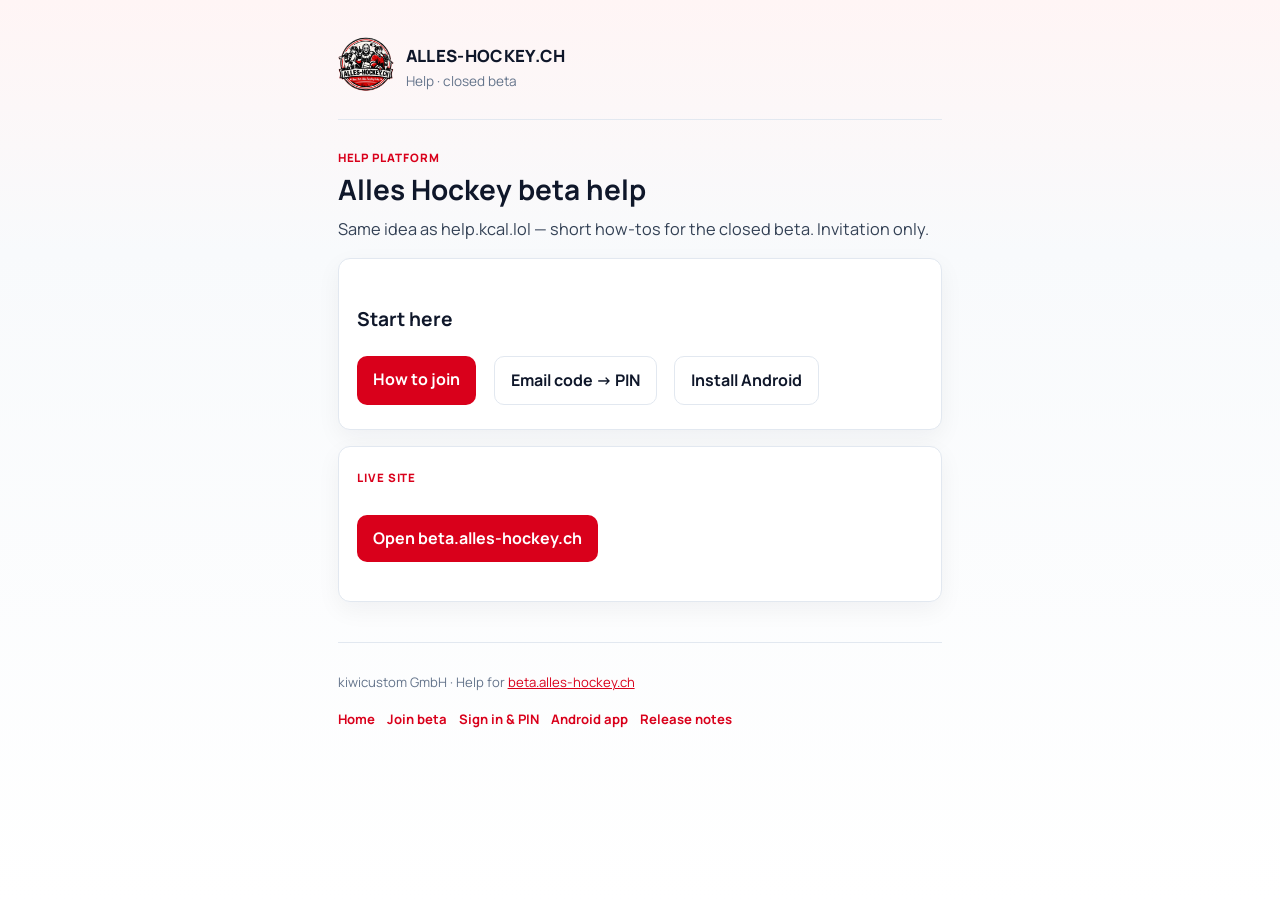
==== index.html @ 779bef61 "chore(help): initial Alles Hockey help-site" ====
<!DOCTYPE html>
<html lang="en">
<head>
  <meta charset="utf-8" />
  <meta name="viewport" content="width=device-width, initial-scale=1" />
  <title>Help — Alles Hockey Help</title>
  <meta name="description" content="Alles Hockey beta help: invite, PIN, and app install." />
  <link rel="canonical" href="https://help.alles-hockey.ch/index.html" />
  <meta name="theme-color" content="#d9001b" />
  <link rel="icon" href="/assets/brand/alles-hockey-64.png" />
  <link rel="preconnect" href="https://fonts.googleapis.com" />
  <link rel="preconnect" href="https://fonts.gstatic.com" crossorigin />
  <link href="https://fonts.googleapis.com/css2?family=Manrope:wght@500;700;800&display=swap" rel="stylesheet" />
  <link rel="stylesheet" href="/css/site.css" />
</head>
<body>
  <div class="wrap">
    <header class="site-header">
      <a href="/"><img src="/assets/brand/alles-hockey-192.png" alt="" width="56" height="56" /></a>
      <div>
        <div class="site-header__brand">ALLES-HOCKEY.CH</div>
        <p class="site-header__sub">Help · closed beta</p>
      </div>
    </header>
    <main>

      <p class="kicker">Help platform</p>
      <h1>Alles Hockey beta help</h1>
      <p class="lead">Same idea as help.kcal.lol — short how-tos for the closed beta. Invitation only.</p>
      <div class="card">
        <h2>Start here</h2>
        <p class="nav-links">
          <a class="btn" href="/help/join.html">How to join</a>
          <a class="btn btn--ghost" href="/help/sign-in.html">Email code → PIN</a>
          <a class="btn btn--ghost" href="/help/install-android.html">Install Android</a>
        </p>
      </div>
      <div class="card">
        <p class="kicker">Live site</p>
        <p><a class="btn" href="https://beta.alles-hockey.ch">Open beta.alles-hockey.ch</a></p>
      </div>

    </main>
    <footer class="site-footer">
      <p>kiwicustom GmbH · Help for <a href="https://beta.alles-hockey.ch">beta.alles-hockey.ch</a></p>
      <p class="nav-links">
        <a href="/">Home</a>
        <a href="/help/join.html">Join beta</a>
        <a href="/help/sign-in.html">Sign in &amp; PIN</a>
        <a href="/help/install-android.html">Android app</a>
        <a href="/docs/release-notes.html">Release notes</a>
      </p>
    </footer>
  </div>
</body>
</html>
---- css/site.css ----
:root {
  --ah-red: #d9001b;
  --ah-ink: #0f172a;
  --ah-muted: #64748b;
  --ah-paper: #ffffff;
  --ah-bg: #f8fafc;
  --ah-border: #e2e8f0;
  --font: "Manrope", system-ui, -apple-system, sans-serif;
  --max: 40rem;
  --radius: 12px;
}
* { box-sizing: border-box; }
html { scroll-behavior: smooth; }
body {
  margin: 0;
  font-family: var(--font);
  color: var(--ah-ink);
  background: linear-gradient(180deg, #fff5f5 0%, var(--ah-bg) 28%, #fff 100%);
  line-height: 1.55;
  min-height: 100vh;
}
a { color: var(--ah-red); }
.wrap { max-width: var(--max); margin: 0 auto; padding: 1.25rem 1.1rem 3rem; }
.site-header {
  display: flex; align-items: center; gap: 0.75rem;
  padding: 1rem 0 1.25rem; border-bottom: 1px solid var(--ah-border);
  margin-bottom: 1.5rem;
}
.site-header img { width: 56px; height: 56px; border-radius: 12px; }
.site-header__brand { font-weight: 800; letter-spacing: 0.02em; font-size: 1.05rem; }
.site-header__sub { color: var(--ah-muted); font-size: 0.85rem; margin: 0.15rem 0 0; }
.kicker {
  display: inline-block; font-size: 0.72rem; font-weight: 800;
  letter-spacing: 0.08em; text-transform: uppercase; color: var(--ah-red); margin: 0 0 0.4rem;
}
h1 { font-size: 1.75rem; line-height: 1.2; margin: 0 0 0.65rem; }
h2 { font-size: 1.2rem; margin: 1.75rem 0 0.5rem; }
.lead { color: #334155; font-size: 1.02rem; margin: 0 0 1rem; }
.card {
  background: var(--ah-paper); border: 1px solid var(--ah-border);
  border-radius: var(--radius); padding: 1.1rem 1.15rem; margin: 0 0 1rem;
  box-shadow: 0 8px 24px rgb(15 23 42 / 0.05);
}
.steps { list-style: none; padding: 0; margin: 0.75rem 0 0; }
.steps li {
  display: grid; grid-template-columns: 1.75rem 1fr; gap: 0.65rem;
  align-items: start; margin: 0 0 0.75rem;
}
.steps .num {
  width: 1.75rem; height: 1.75rem; border-radius: 999px;
  background: var(--ah-red); color: #fff; font-weight: 800; font-size: 0.85rem;
  display: grid; place-items: center;
}
.btn {
  display: inline-block; background: var(--ah-red); color: #fff !important;
  text-decoration: none; font-weight: 700; padding: 0.7rem 1rem;
  border-radius: 10px; margin: 0.35rem 0.35rem 0.35rem 0;
}
.btn--ghost {
  background: #fff; color: var(--ah-ink) !important;
  border: 1px solid var(--ah-border);
}
.note { font-size: 0.9rem; color: var(--ah-muted); margin: 0.75rem 0 0; }
.nav-links { display: flex; flex-wrap: wrap; gap: 0.75rem; margin: 1rem 0 0; }
.nav-links a { font-weight: 700; text-decoration: none; }
.site-footer {
  margin-top: 2.5rem; padding-top: 1rem; border-top: 1px solid var(--ah-border);
  font-size: 0.82rem; color: var(--ah-muted);
}
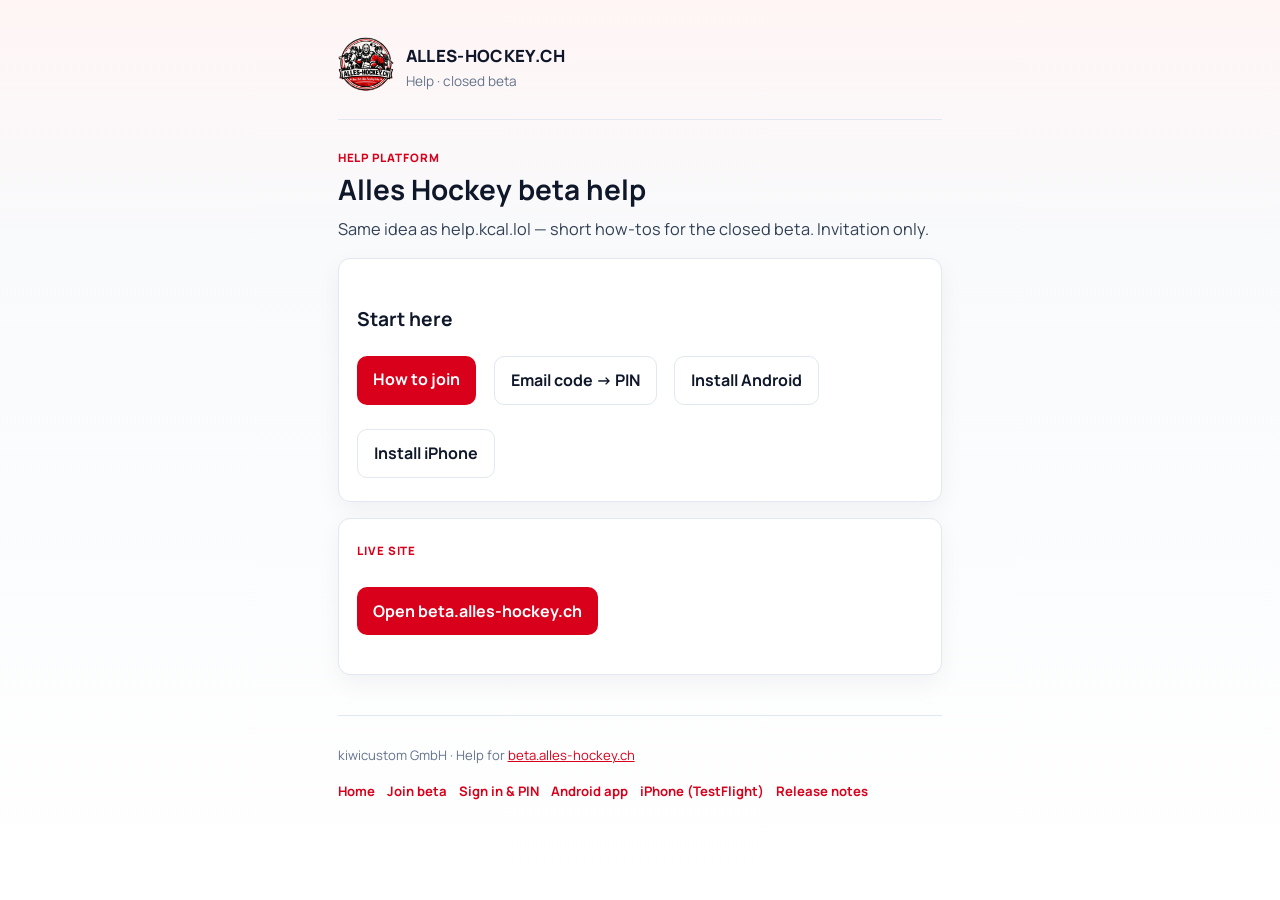
==== commit 05715109: "chore(help): publish Alles Hockey help-site" ====
--- a/index.html
+++ b/index.html
@@ -33,6 +33,7 @@
           <a class="btn" href="/help/join.html">How to join</a>
           <a class="btn btn--ghost" href="/help/sign-in.html">Email code → PIN</a>
           <a class="btn btn--ghost" href="/help/install-android.html">Install Android</a>
+          <a class="btn btn--ghost" href="/help/install-ios.html">Install iPhone</a>
         </p>
       </div>
       <div class="card">
@@ -48,6 +49,7 @@
         <a href="/help/join.html">Join beta</a>
         <a href="/help/sign-in.html">Sign in &amp; PIN</a>
         <a href="/help/install-android.html">Android app</a>
+        <a href="/help/install-ios.html">iPhone (TestFlight)</a>
         <a href="/docs/release-notes.html">Release notes</a>
       </p>
     </footer>
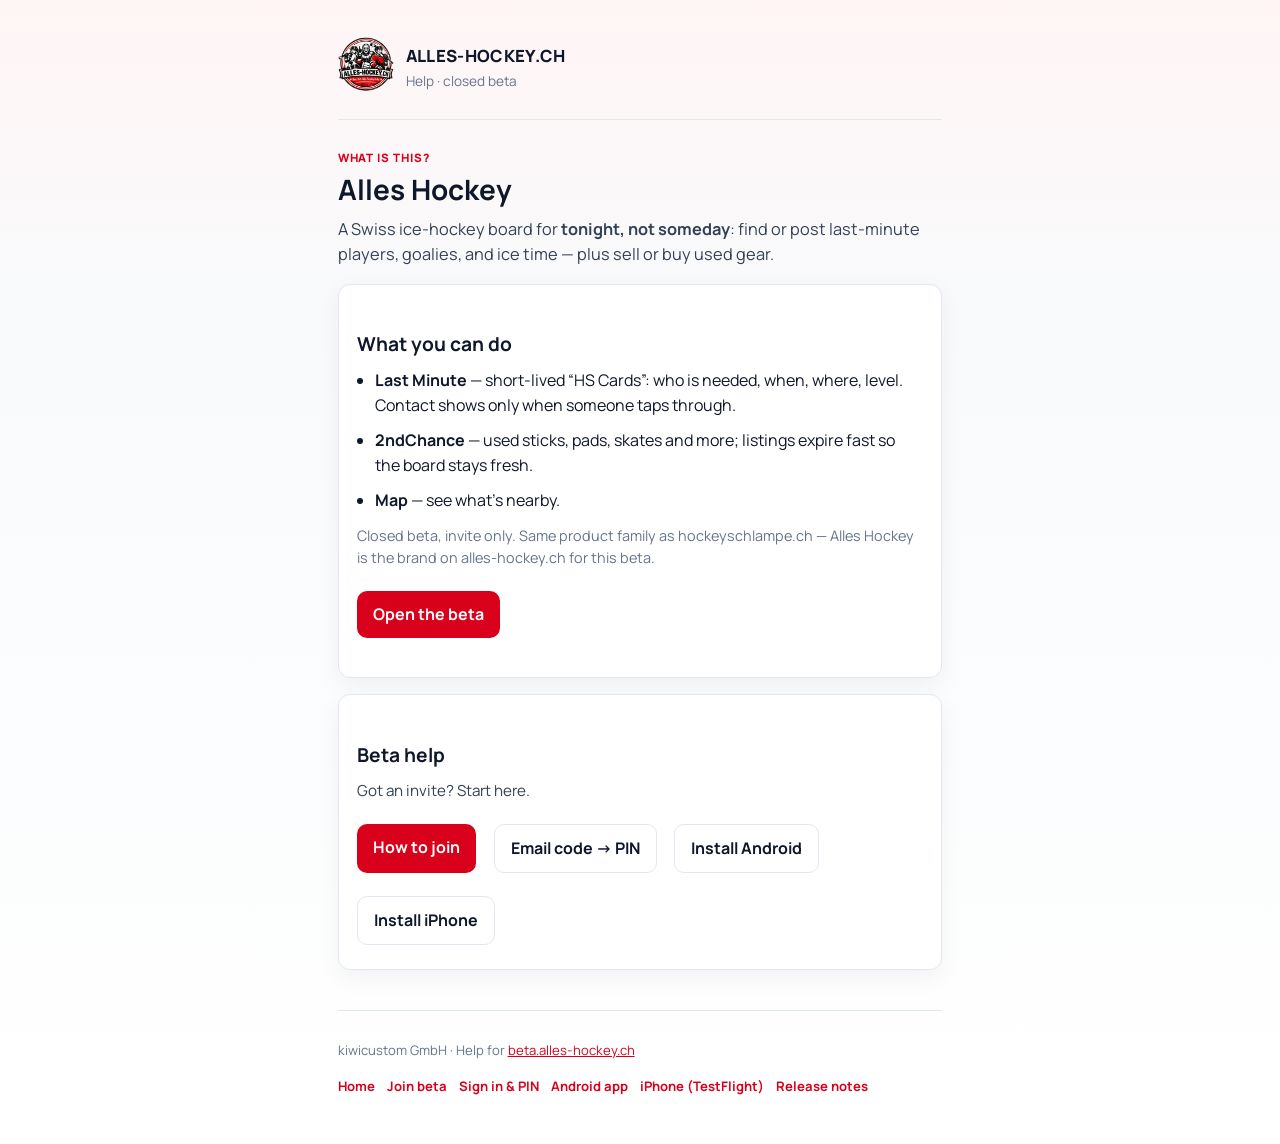
==== commit 279c2430: "chore(help): publish Alles Hockey help-site" ====
--- a/index.html
+++ b/index.html
@@ -3,9 +3,9 @@
 <head>
   <meta charset="utf-8" />
   <meta name="viewport" content="width=device-width, initial-scale=1" />
-  <title>Help — Alles Hockey Help</title>
-  <meta name="description" content="Alles Hockey beta help: invite, PIN, and app install." />
-  <link rel="canonical" href="https://help.alles-hockey.ch/index.html" />
+  <title>Help — Alles Hockey</title>
+  <meta name="description" content="What Alles Hockey is, and how to join the closed beta (invite, PIN, Android, iPhone)." />
+  <link rel="canonical" href="https://help.alles-hockey.ch/" />
   <meta name="theme-color" content="#d9001b" />
   <link rel="icon" href="/assets/brand/alles-hockey-64.png" />
   <link rel="preconnect" href="https://fonts.googleapis.com" />
@@ -24,21 +24,34 @@
     </header>
     <main>
 
-      <p class="kicker">Help platform</p>
-      <h1>Alles Hockey beta help</h1>
-      <p class="lead">Same idea as help.kcal.lol — short how-tos for the closed beta. Invitation only.</p>
+      <p class="kicker">What is this?</p>
+      <h1>Alles Hockey</h1>
+      <p class="lead">
+        A Swiss ice-hockey board for <strong>tonight, not someday</strong>: find or post last-minute players, goalies, and ice time — plus sell or buy used gear.
+      </p>
+
       <div class="card">
-        <h2>Start here</h2>
+        <h2>What you can do</h2>
+        <ul class="plain-list">
+          <li><strong>Last Minute</strong> — short-lived “HS Cards”: who is needed, when, where, level. Contact shows only when someone taps through.</li>
+          <li><strong>2ndChance</strong> — used sticks, pads, skates and more; listings expire fast so the board stays fresh.</li>
+          <li><strong>Map</strong> — see what’s nearby.</li>
+        </ul>
+        <p class="note">
+          Closed beta, invite only. Same product family as hockeyschlampe.ch — Alles Hockey is the brand on alles-hockey.ch for this beta.
+        </p>
+        <p><a class="btn" href="https://beta.alles-hockey.ch">Open the beta</a></p>
+      </div>
+
+      <div class="card">
+        <h2>Beta help</h2>
+        <p class="lead" style="margin-bottom:0.5rem;font-size:0.95rem">Got an invite? Start here.</p>
         <p class="nav-links">
           <a class="btn" href="/help/join.html">How to join</a>
           <a class="btn btn--ghost" href="/help/sign-in.html">Email code → PIN</a>
           <a class="btn btn--ghost" href="/help/install-android.html">Install Android</a>
           <a class="btn btn--ghost" href="/help/install-ios.html">Install iPhone</a>
         </p>
-      </div>
-      <div class="card">
-        <p class="kicker">Live site</p>
-        <p><a class="btn" href="https://beta.alles-hockey.ch">Open beta.alles-hockey.ch</a></p>
       </div>
 
     </main>
--- a/css/site.css
+++ b/css/site.css
@@ -61,6 +61,11 @@
   border: 1px solid var(--ah-border);
 }
 .note { font-size: 0.9rem; color: var(--ah-muted); margin: 0.75rem 0 0; }
+.plain-list {
+  margin: 0.5rem 0 0;
+  padding: 0 0 0 1.15rem;
+}
+.plain-list li { margin: 0 0 0.65rem; }
 .nav-links { display: flex; flex-wrap: wrap; gap: 0.75rem; margin: 1rem 0 0; }
 .nav-links a { font-weight: 700; text-decoration: none; }
 .site-footer {
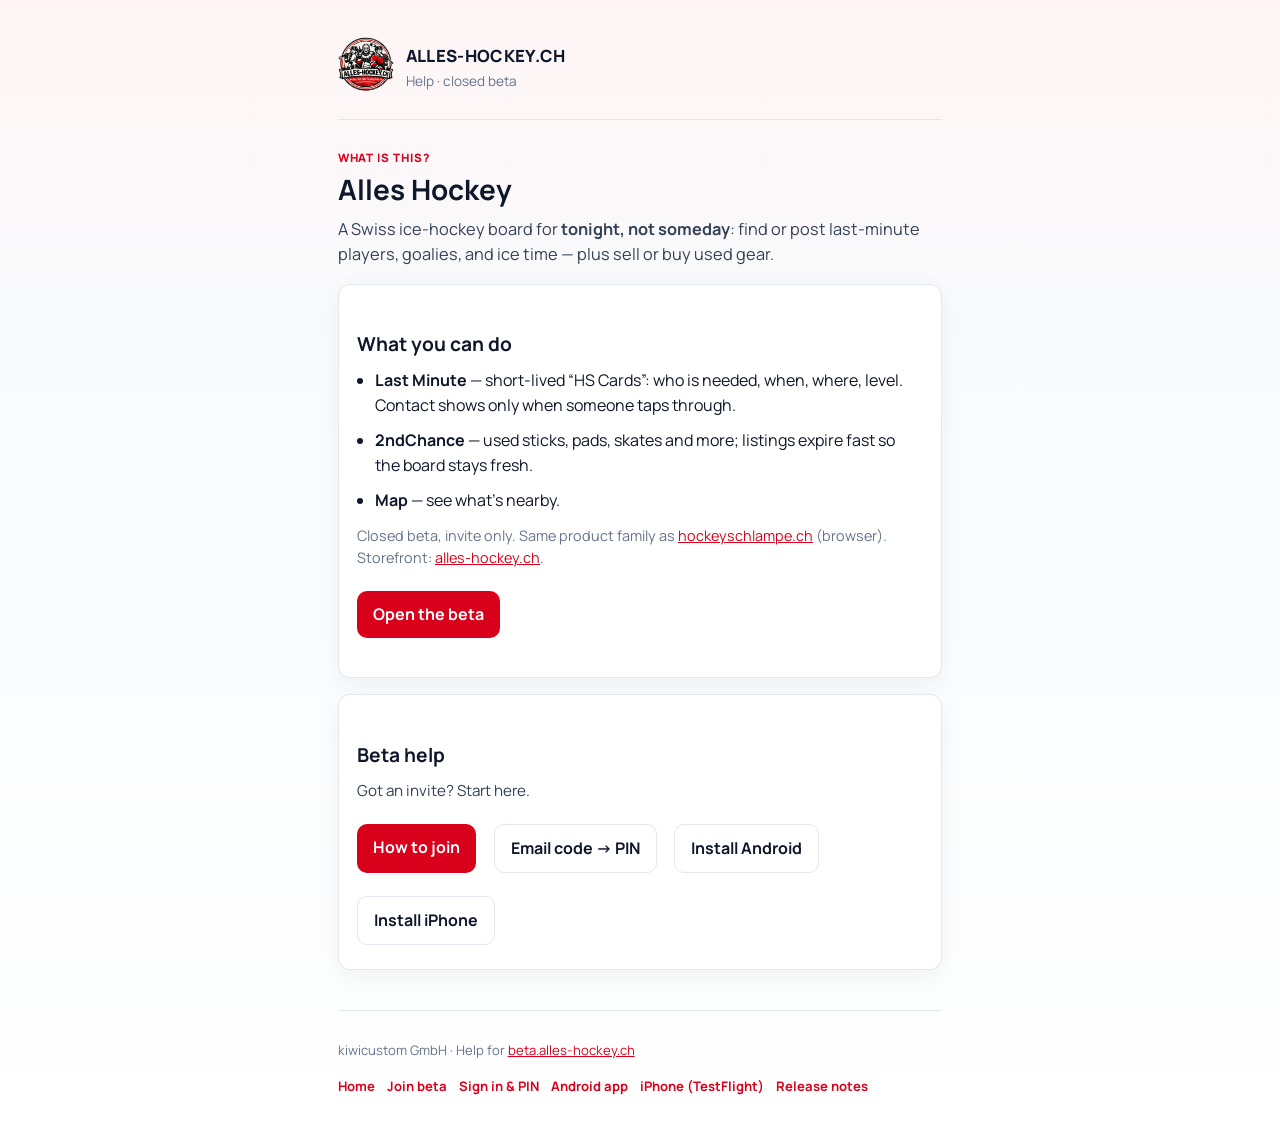
==== commit 5843199b: "chore(help): publish Alles Hockey help-site" ====
--- a/index.html
+++ b/index.html
@@ -38,7 +38,9 @@
           <li><strong>Map</strong> — see what’s nearby.</li>
         </ul>
         <p class="note">
-          Closed beta, invite only. Same product family as hockeyschlampe.ch — Alles Hockey is the brand on alles-hockey.ch for this beta.
+          Closed beta, invite only. Same product family as
+          <a href="https://hockeyschlampe.ch/">hockeyschlampe.ch</a> (browser).
+          Storefront: <a href="https://alles-hockey.ch/">alles-hockey.ch</a>.
         </p>
         <p><a class="btn" href="https://beta.alles-hockey.ch">Open the beta</a></p>
       </div>
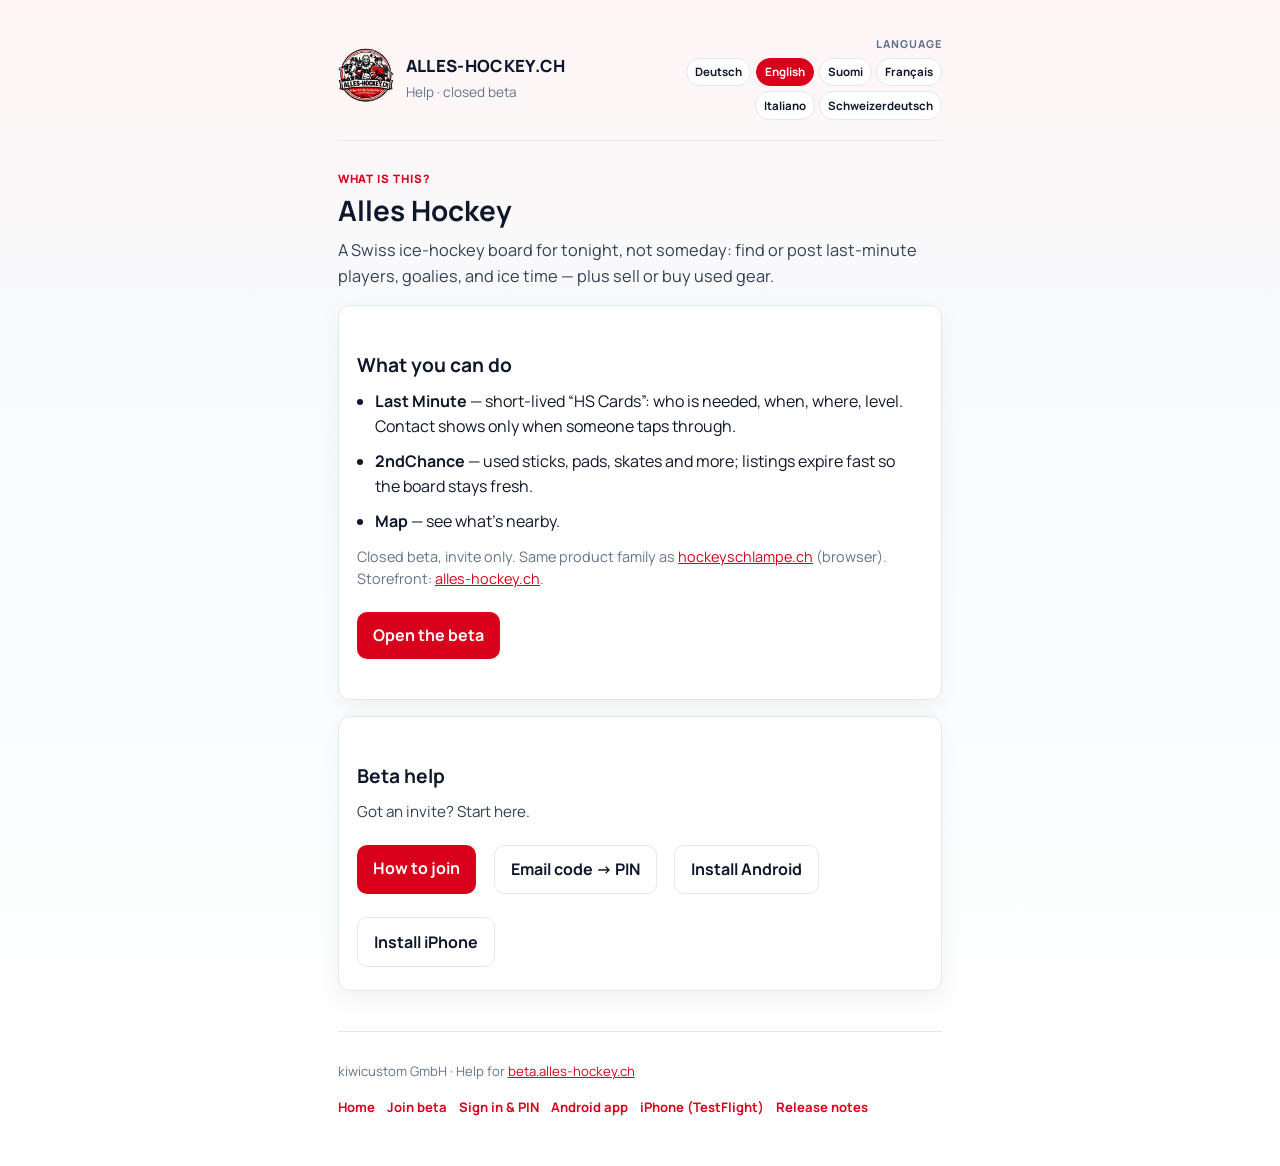
==== commit f189bad4: "chore(help): publish Alles Hockey help-site" ====
--- a/index.html
+++ b/index.html
@@ -1,10 +1,10 @@
 <!DOCTYPE html>
-<html lang="en">
+<html lang="de">
 <head>
   <meta charset="utf-8" />
   <meta name="viewport" content="width=device-width, initial-scale=1" />
-  <title>Help — Alles Hockey</title>
-  <meta name="description" content="What Alles Hockey is, and how to join the closed beta (invite, PIN, Android, iPhone)." />
+  <title>Hilfe — Alles Hockey</title>
+  <meta name="description" content="Was Alles Hockey ist und wie du der geschlossenen Beta beitrittst (Einladung, PIN, Android, iPhone)." />
   <link rel="canonical" href="https://help.alles-hockey.ch/" />
   <meta name="theme-color" content="#d9001b" />
   <link rel="icon" href="/assets/brand/alles-hockey-64.png" />
@@ -13,61 +13,66 @@
   <link href="https://fonts.googleapis.com/css2?family=Manrope:wght@500;700;800&display=swap" rel="stylesheet" />
   <link rel="stylesheet" href="/css/site.css" />
 </head>
-<body>
+<body data-page="home">
   <div class="wrap">
     <header class="site-header">
-      <a href="/"><img src="/assets/brand/alles-hockey-192.png" alt="" width="56" height="56" /></a>
-      <div>
-        <div class="site-header__brand">ALLES-HOCKEY.CH</div>
-        <p class="site-header__sub">Help · closed beta</p>
+      <div class="site-header__brand-row">
+        <a href="/"><img src="/assets/brand/alles-hockey-192.png" alt="" width="56" height="56" /></a>
+        <div>
+          <div class="site-header__brand">ALLES-HOCKEY.CH</div>
+          <p class="site-header__sub" data-i18n="header.sub">Hilfe · geschlossene Beta</p>
+        </div>
       </div>
+      <div id="lang-switch" class="lang-switch"></div>
     </header>
     <main>
 
-      <p class="kicker">What is this?</p>
-      <h1>Alles Hockey</h1>
-      <p class="lead">
-        A Swiss ice-hockey board for <strong>tonight, not someday</strong>: find or post last-minute players, goalies, and ice time — plus sell or buy used gear.
+      <p class="kicker" data-i18n="home.kicker">Was ist das?</p>
+      <h1 data-i18n="home.title">Alles Hockey</h1>
+      <p class="lead" data-i18n="home.lead">
+        Ein Schweizer Eishockey-Board für heute Abend, nicht irgendwann: last-minute Spieler, Goalies und Eiszeit finden oder inserieren — plus gebrauchtes Material kaufen oder verkaufen.
       </p>
 
       <div class="card">
-        <h2>What you can do</h2>
+        <h2 data-i18n="home.what.title">Was du kannst</h2>
         <ul class="plain-list">
-          <li><strong>Last Minute</strong> — short-lived “HS Cards”: who is needed, when, where, level. Contact shows only when someone taps through.</li>
-          <li><strong>2ndChance</strong> — used sticks, pads, skates and more; listings expire fast so the board stays fresh.</li>
-          <li><strong>Map</strong> — see what’s nearby.</li>
+          <li data-i18n-html="home.what.lm"><strong>Last Minute</strong> — kurzlebige «HS Cards»: wer gebraucht wird, wann, wo, Niveau. Kontakt nur, wenn jemand durchklickt.</li>
+          <li data-i18n-html="home.what.sc"><strong>2ndChance</strong> — gebrauchte Schläger, Schoner, Schlittschuhe und mehr; Inserate laufen schnell ab, damit das Board frisch bleibt.</li>
+          <li data-i18n-html="home.what.map"><strong>Karte</strong> — sieh, was in der Nähe ist.</li>
         </ul>
-        <p class="note">
-          Closed beta, invite only. Same product family as
-          <a href="https://hockeyschlampe.ch/">hockeyschlampe.ch</a> (browser).
+        <p class="note" data-i18n-html="home.note">
+          Geschlossene Beta, nur auf Einladung. Gleiche Produktfamilie wie
+          <a href="https://hockeyschlampe.ch/">hockeyschlampe.ch</a> (Browser).
           Storefront: <a href="https://alles-hockey.ch/">alles-hockey.ch</a>.
         </p>
-        <p><a class="btn" href="https://beta.alles-hockey.ch">Open the beta</a></p>
+        <p><a class="btn" href="https://beta.alles-hockey.ch" data-i18n="home.ctaBeta">Beta öffnen</a></p>
       </div>
 
       <div class="card">
-        <h2>Beta help</h2>
-        <p class="lead" style="margin-bottom:0.5rem;font-size:0.95rem">Got an invite? Start here.</p>
+        <h2 data-i18n="home.help.title">Beta-Hilfe</h2>
+        <p class="lead" style="margin-bottom:0.5rem;font-size:0.95rem" data-i18n="home.help.lead">Einladung erhalten? Hier starten.</p>
         <p class="nav-links">
-          <a class="btn" href="/help/join.html">How to join</a>
-          <a class="btn btn--ghost" href="/help/sign-in.html">Email code → PIN</a>
-          <a class="btn btn--ghost" href="/help/install-android.html">Install Android</a>
-          <a class="btn btn--ghost" href="/help/install-ios.html">Install iPhone</a>
+          <a class="btn" href="/help/join.html" data-i18n="home.help.join">So trittst du bei</a>
+          <a class="btn btn--ghost" href="/help/sign-in.html" data-i18n="home.help.signin">E-Mail-Code → PIN</a>
+          <a class="btn btn--ghost" href="/help/install-android.html" data-i18n="home.help.android">Android installieren</a>
+          <a class="btn btn--ghost" href="/help/install-ios.html" data-i18n="home.help.ios">iPhone installieren</a>
         </p>
       </div>
 
     </main>
     <footer class="site-footer">
-      <p>kiwicustom GmbH · Help for <a href="https://beta.alles-hockey.ch">beta.alles-hockey.ch</a></p>
+      <p><span data-i18n="footer.line">kiwicustom GmbH · Hilfe für</span> <a href="https://beta.alles-hockey.ch">beta.alles-hockey.ch</a></p>
       <p class="nav-links">
-        <a href="/">Home</a>
-        <a href="/help/join.html">Join beta</a>
-        <a href="/help/sign-in.html">Sign in &amp; PIN</a>
-        <a href="/help/install-android.html">Android app</a>
-        <a href="/help/install-ios.html">iPhone (TestFlight)</a>
-        <a href="/docs/release-notes.html">Release notes</a>
+        <a href="/" data-i18n="nav.home">Start</a>
+        <a href="/help/join.html" data-i18n="nav.join">Beta beitreten</a>
+        <a href="/help/sign-in.html" data-i18n="nav.signin">Anmelden &amp; PIN</a>
+        <a href="/help/install-android.html" data-i18n="nav.android">Android-App</a>
+        <a href="/help/install-ios.html" data-i18n="nav.ios">iPhone (TestFlight)</a>
+        <a href="/docs/release-notes.html" data-i18n="nav.notes">Release notes</a>
       </p>
     </footer>
   </div>
+  <script src="/js/i18n.js"></script>
+  <script src="/js/i18n-boot.js"></script>
 </body>
 </html>
--- a/css/site.css
+++ b/css/site.css
@@ -22,11 +22,22 @@
 a { color: var(--ah-red); }
 .wrap { max-width: var(--max); margin: 0 auto; padding: 1.25rem 1.1rem 3rem; }
 .site-header {
-  display: flex; align-items: center; gap: 0.75rem;
-  padding: 1rem 0 1.25rem; border-bottom: 1px solid var(--ah-border);
+  display: flex;
+  align-items: center;
+  flex-wrap: wrap;
+  justify-content: space-between;
+  gap: 0.75rem;
+  row-gap: 0.75rem;
+  padding: 1rem 0 1.25rem;
+  border-bottom: 1px solid var(--ah-border);
   margin-bottom: 1.5rem;
 }
 .site-header img { width: 56px; height: 56px; border-radius: 12px; }
+.site-header__brand-row {
+  display: flex;
+  align-items: center;
+  gap: 0.75rem;
+}
 .site-header__brand { font-weight: 800; letter-spacing: 0.02em; font-size: 1.05rem; }
 .site-header__sub { color: var(--ah-muted); font-size: 0.85rem; margin: 0.15rem 0 0; }
 .kicker {
@@ -72,3 +83,42 @@
   margin-top: 2.5rem; padding-top: 1rem; border-top: 1px solid var(--ah-border);
   font-size: 0.82rem; color: var(--ah-muted);
 }
+.lang-switch {
+  display: flex;
+  flex-direction: column;
+  align-items: flex-end;
+  gap: 0.3rem;
+  margin-left: auto;
+}
+.lang-switch__label {
+  font-size: 0.68rem;
+  font-weight: 800;
+  letter-spacing: 0.1em;
+  text-transform: uppercase;
+  color: var(--ah-muted);
+}
+.lang-switch__group {
+  display: flex;
+  flex-wrap: wrap;
+  justify-content: flex-end;
+  gap: 0.3rem;
+  max-width: min(100vw - 2.2rem, 20rem);
+}
+.lang-switch__btn {
+  appearance: none;
+  border: 1px solid var(--ah-border);
+  background: #fff;
+  color: var(--ah-ink);
+  font: inherit;
+  font-size: 0.72rem;
+  font-weight: 700;
+  padding: 0.28rem 0.5rem;
+  border-radius: 999px;
+  cursor: pointer;
+}
+.lang-switch__btn:hover { border-color: #cbd5e1; }
+.lang-switch__btn.is-active {
+  background: var(--ah-red);
+  color: #fff;
+  border-color: var(--ah-red);
+}
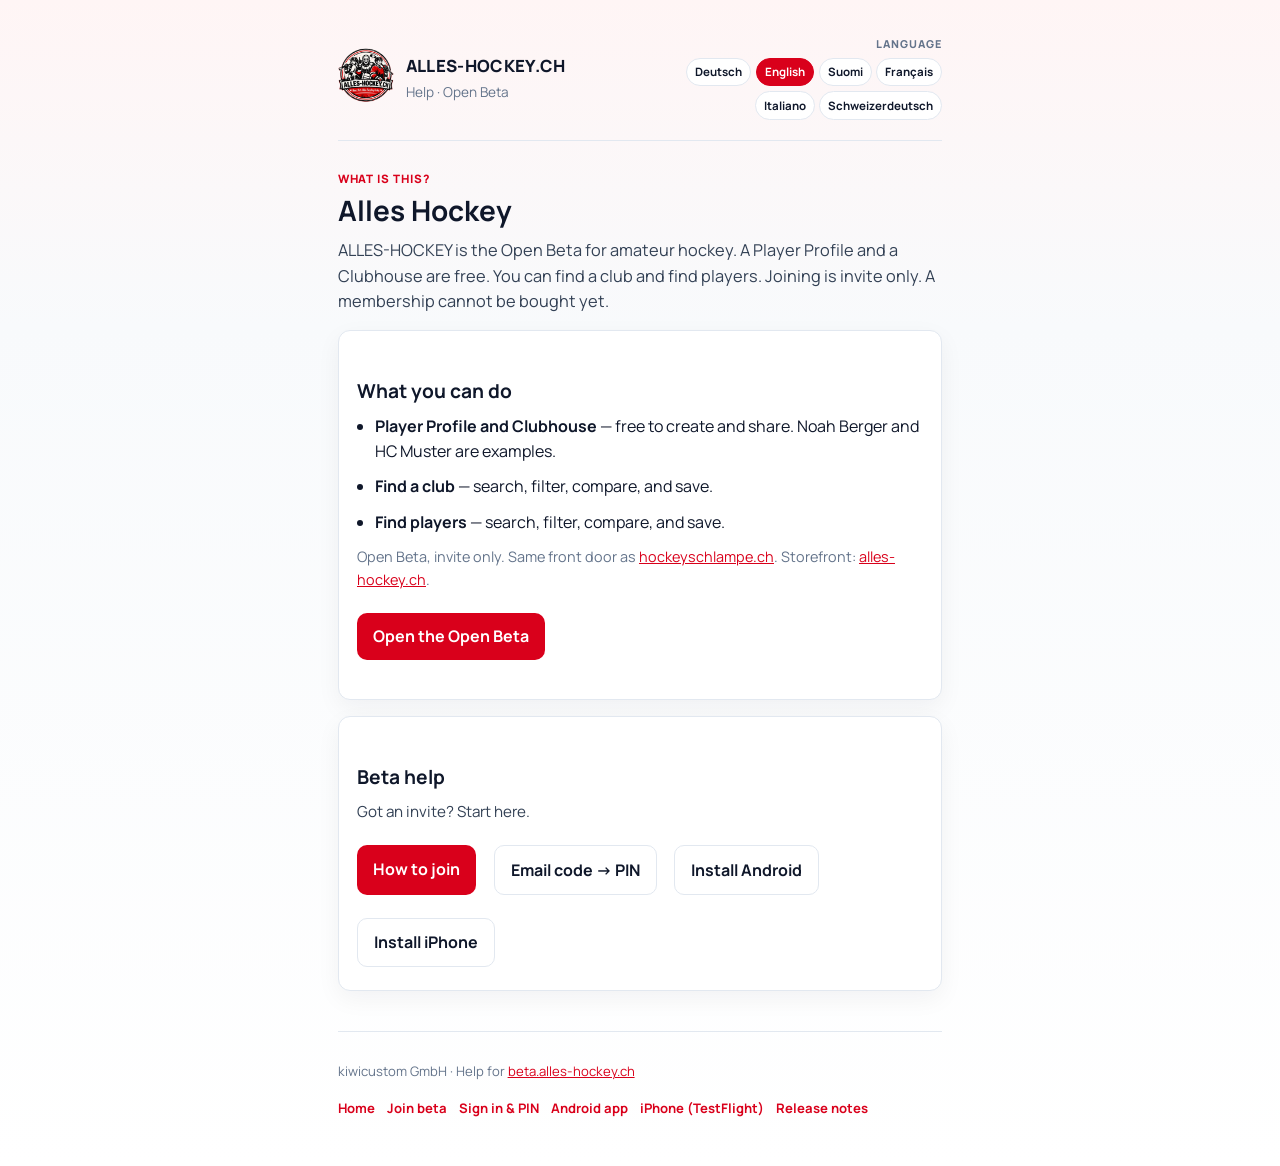
==== commit 57e59522: "chore(help): publish Alles Hockey help-site" ====
--- a/index.html
+++ b/index.html
@@ -4,7 +4,7 @@
   <meta charset="utf-8" />
   <meta name="viewport" content="width=device-width, initial-scale=1" />
   <title>Hilfe — Alles Hockey</title>
-  <meta name="description" content="Was Alles Hockey ist und wie du der geschlossenen Beta beitrittst (Einladung, PIN, Android, iPhone)." />
+  <meta name="description" content="Was ALLES-HOCKEY ist: Spielerprofil, Clubhaus, Clubs finden, Spieler finden. Open Beta, nur auf Einladung." />
   <link rel="canonical" href="https://help.alles-hockey.ch/" />
   <meta name="theme-color" content="#d9001b" />
   <link rel="icon" href="/assets/brand/alles-hockey-64.png" />
@@ -20,7 +20,7 @@
         <a href="/"><img src="/assets/brand/alles-hockey-192.png" alt="" width="56" height="56" /></a>
         <div>
           <div class="site-header__brand">ALLES-HOCKEY.CH</div>
-          <p class="site-header__sub" data-i18n="header.sub">Hilfe · geschlossene Beta</p>
+          <p class="site-header__sub" data-i18n="header.sub">Hilfe · Open Beta</p>
         </div>
       </div>
       <div id="lang-switch" class="lang-switch"></div>
@@ -30,22 +30,22 @@
       <p class="kicker" data-i18n="home.kicker">Was ist das?</p>
       <h1 data-i18n="home.title">Alles Hockey</h1>
       <p class="lead" data-i18n="home.lead">
-        Ein Schweizer Eishockey-Board für heute Abend, nicht irgendwann: last-minute Spieler, Goalies und Eiszeit finden oder inserieren — plus gebrauchtes Material kaufen oder verkaufen.
+        ALLES-HOCKEY ist die Open Beta für Amateurhockey. Ein Spielerprofil und ein Clubhaus sind gratis. Du kannst einen Club finden und Spieler finden. Der Beitritt ist nur auf Einladung. Eine Mitgliedschaft kann man noch nicht kaufen.
       </p>
 
       <div class="card">
         <h2 data-i18n="home.what.title">Was du kannst</h2>
         <ul class="plain-list">
-          <li data-i18n-html="home.what.lm"><strong>Last Minute</strong> — kurzlebige «HS Cards»: wer gebraucht wird, wann, wo, Niveau. Kontakt nur, wenn jemand durchklickt.</li>
-          <li data-i18n-html="home.what.sc"><strong>2ndChance</strong> — gebrauchte Schläger, Schoner, Schlittschuhe und mehr; Inserate laufen schnell ab, damit das Board frisch bleibt.</li>
-          <li data-i18n-html="home.what.map"><strong>Karte</strong> — sieh, was in der Nähe ist.</li>
+          <li data-i18n-html="home.what.lm"><strong>Spielerprofil und Clubhaus</strong> — gratis erstellen und teilen. Noah Berger und HC Muster sind Beispiele.</li>
+          <li data-i18n-html="home.what.sc"><strong>Einen Club finden</strong> — suchen, filtern, vergleichen und merken.</li>
+          <li data-i18n-html="home.what.map"><strong>Spieler finden</strong> — suchen, filtern, vergleichen und merken.</li>
         </ul>
         <p class="note" data-i18n-html="home.note">
-          Geschlossene Beta, nur auf Einladung. Gleiche Produktfamilie wie
+          Open Beta, nur auf Einladung. Gleicher Eingang wie
           <a href="https://hockeyschlampe.ch/">hockeyschlampe.ch</a> (Browser).
           Storefront: <a href="https://alles-hockey.ch/">alles-hockey.ch</a>.
         </p>
-        <p><a class="btn" href="https://beta.alles-hockey.ch" data-i18n="home.ctaBeta">Beta öffnen</a></p>
+        <p><a class="btn" href="https://beta.alles-hockey.ch" data-i18n="home.ctaBeta">Open Beta öffnen</a></p>
       </div>
 
       <div class="card">
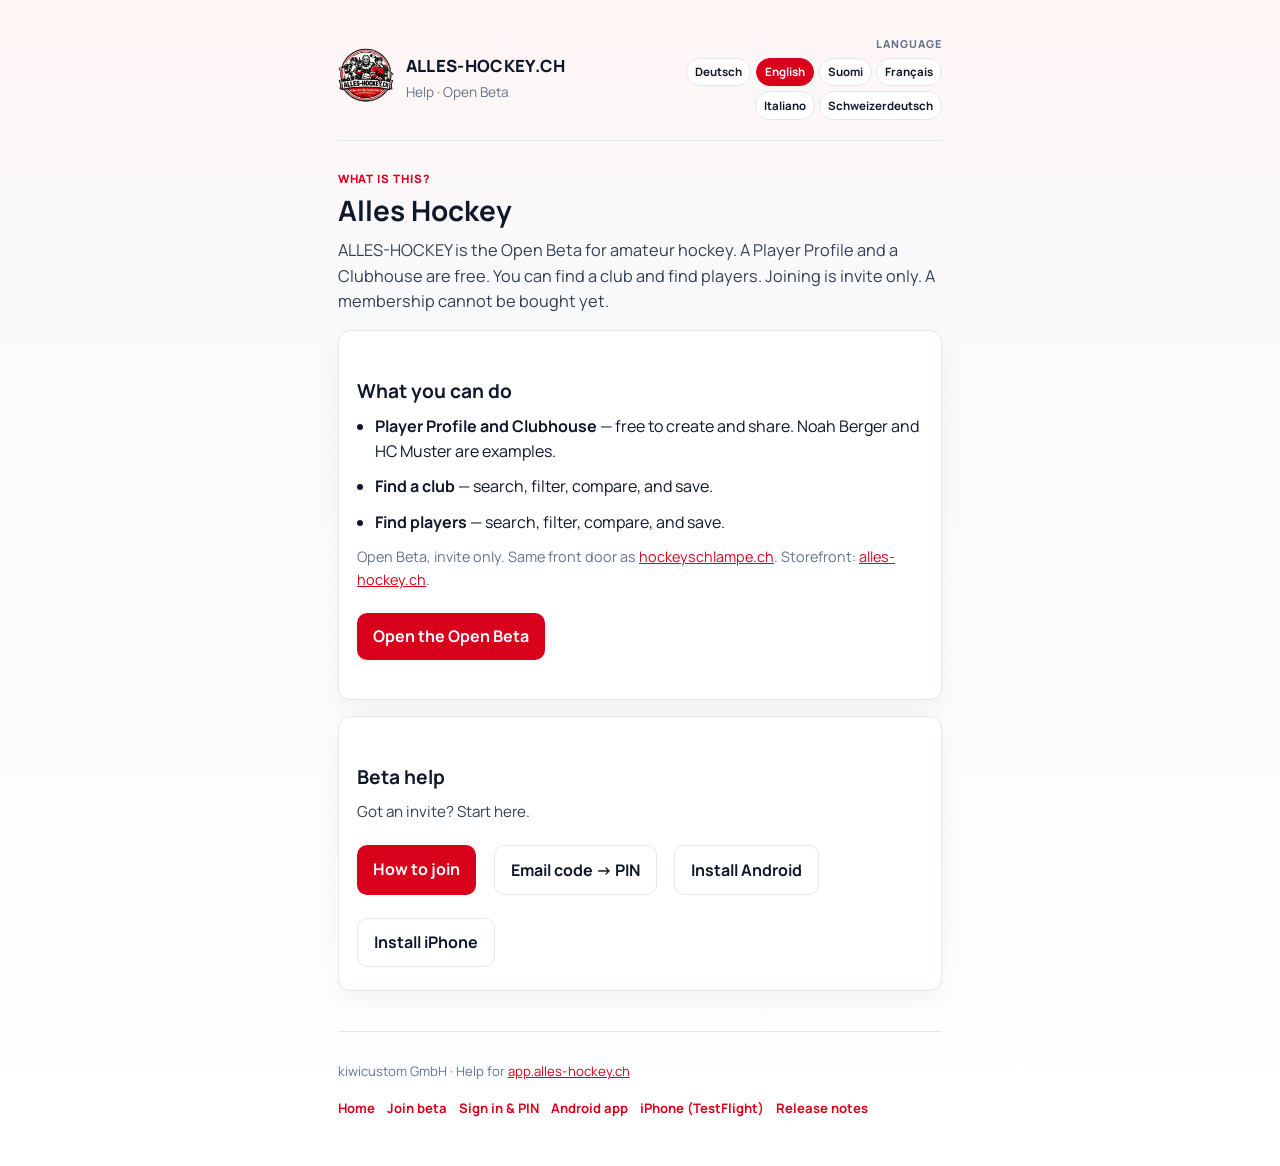
==== commit 11c43aac: "chore(help): publish Alles Hockey help-site" ====
--- a/index.html
+++ b/index.html
@@ -45,7 +45,7 @@
           <a href="https://hockeyschlampe.ch/">hockeyschlampe.ch</a> (Browser).
           Storefront: <a href="https://alles-hockey.ch/">alles-hockey.ch</a>.
         </p>
-        <p><a class="btn" href="https://beta.alles-hockey.ch" data-i18n="home.ctaBeta">Open Beta öffnen</a></p>
+        <p><a class="btn" href="https://app.alles-hockey.ch" data-i18n="home.ctaBeta">Open Beta öffnen</a></p>
       </div>
 
       <div class="card">
@@ -61,7 +61,7 @@
 
     </main>
     <footer class="site-footer">
-      <p><span data-i18n="footer.line">kiwicustom GmbH · Hilfe für</span> <a href="https://beta.alles-hockey.ch">beta.alles-hockey.ch</a></p>
+      <p><span data-i18n="footer.line">kiwicustom GmbH · Hilfe für</span> <a href="https://app.alles-hockey.ch">app.alles-hockey.ch</a></p>
       <p class="nav-links">
         <a href="/" data-i18n="nav.home">Start</a>
         <a href="/help/join.html" data-i18n="nav.join">Beta beitreten</a>
